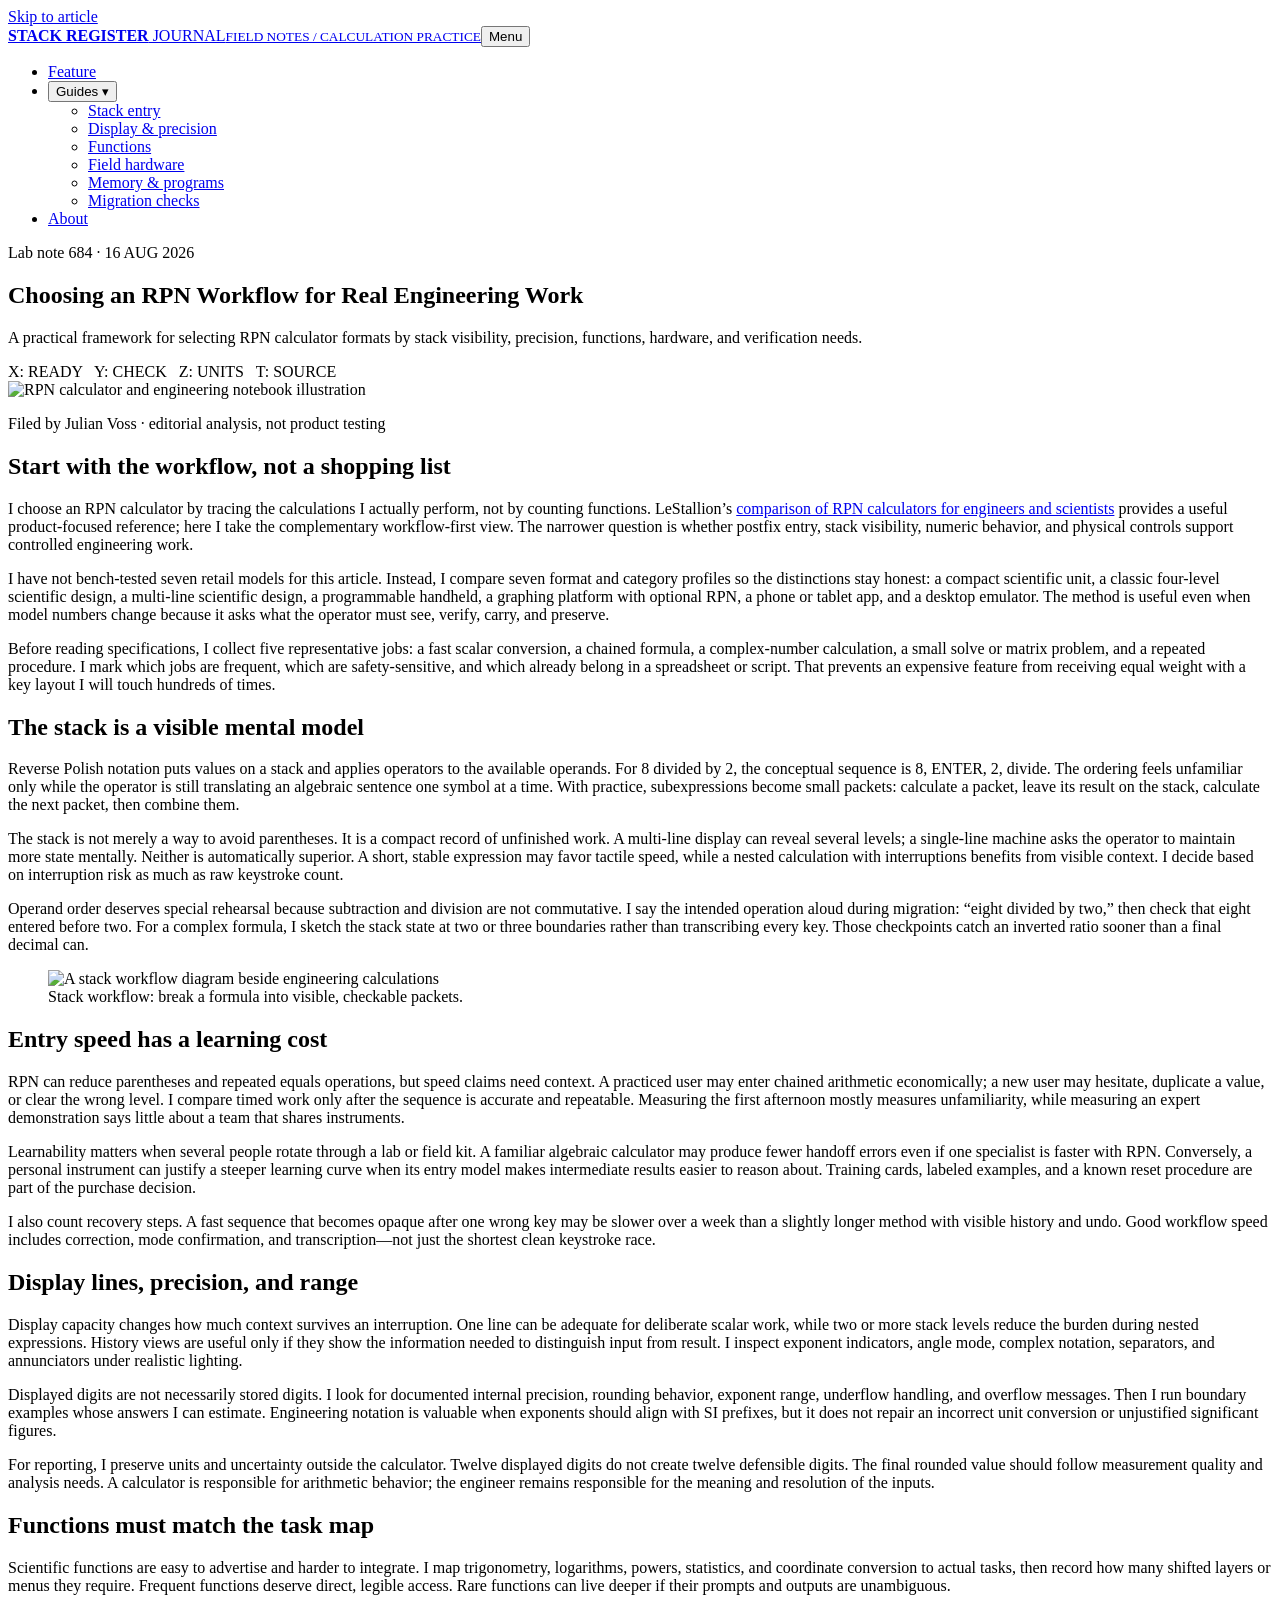
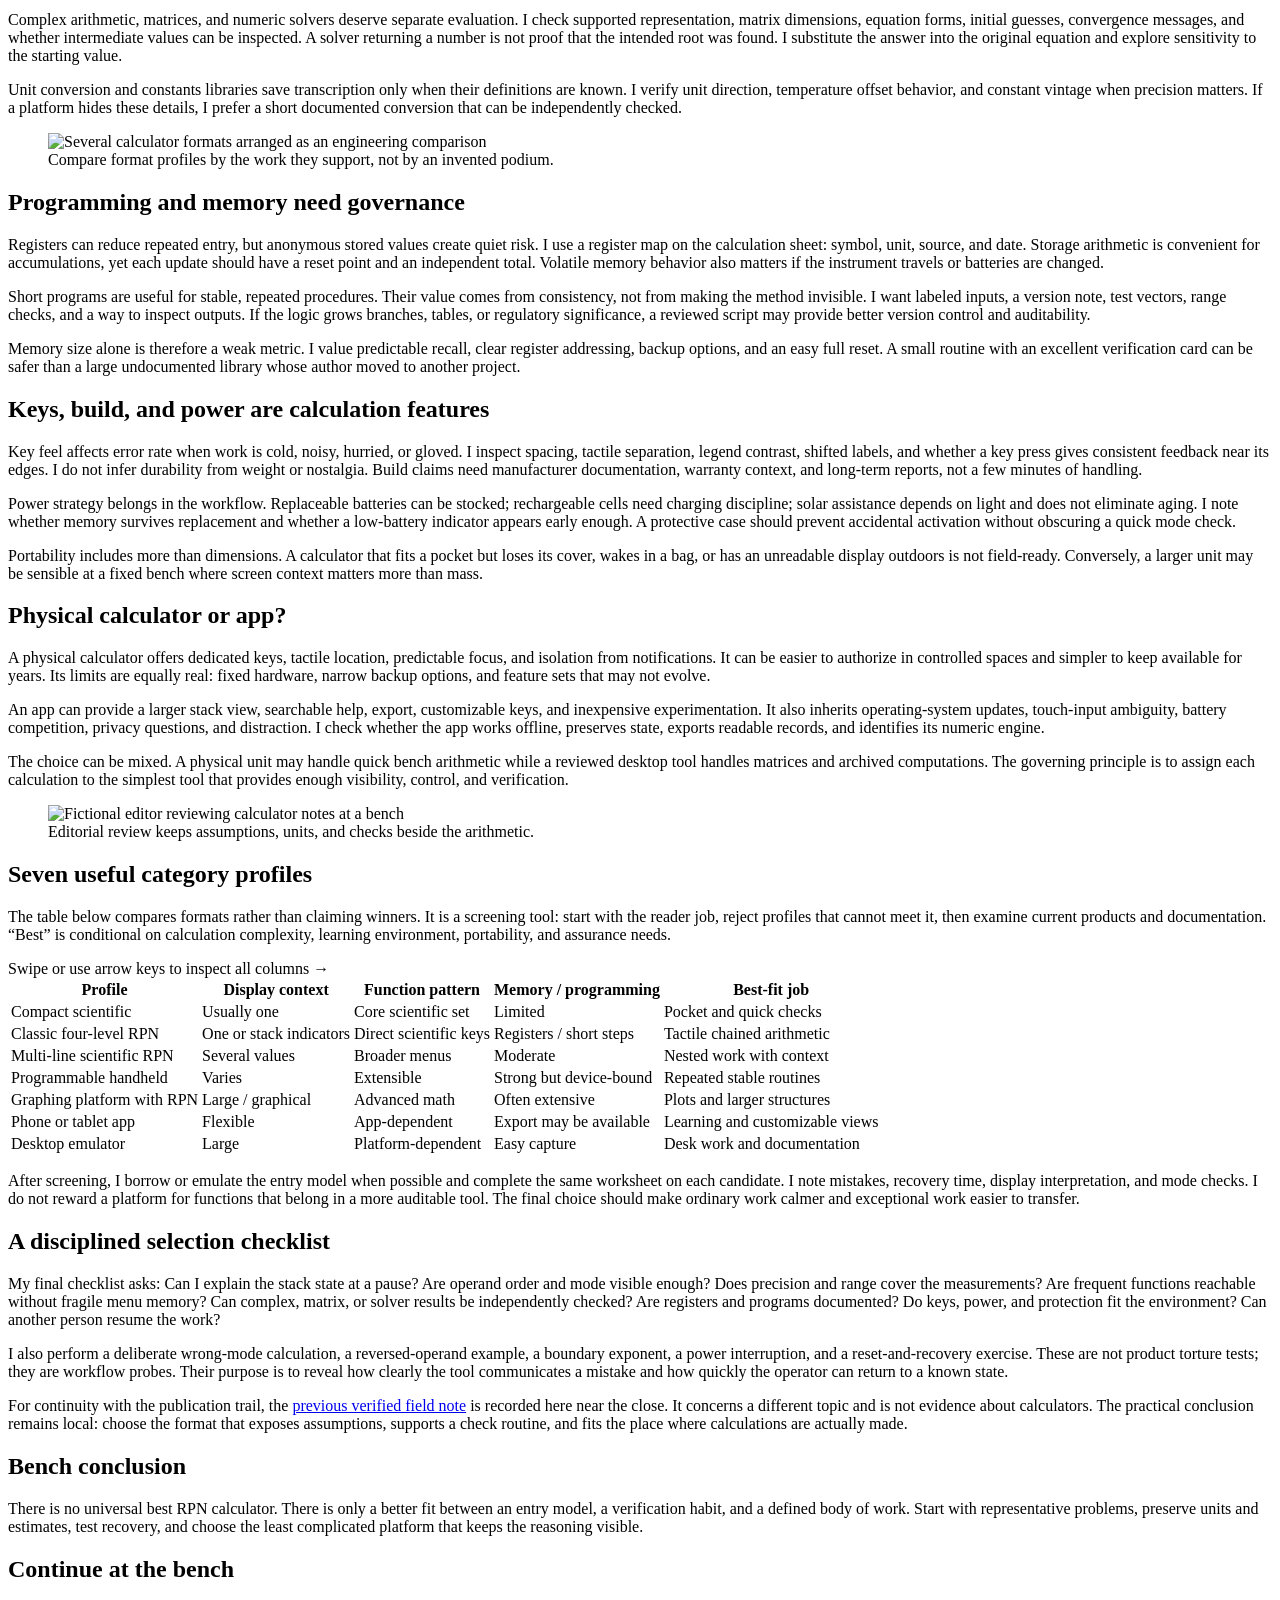
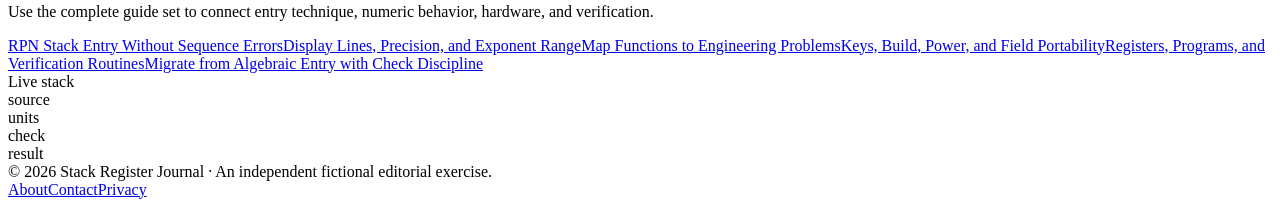
==== index.html @ 5fdea5a7 "Initialize production branch" ====
<!doctype html><html lang="en"><head><meta charset="utf-8"><meta name="viewport" content="width=device-width,initial-scale=1"><title>Choosing an RPN Workflow for Real Engineering Work | Stack Register Journal</title><meta name="description" content="A practical framework for selecting RPN calculator formats by stack visibility, precision, functions, hardware, and verification needs."><link rel="canonical" href="https://armaragex.github.io/lestallion-rpn-calculators-684/index.html"><meta property="og:type" content="article"><meta property="og:title" content="Choosing an RPN Workflow for Real Engineering Work"><meta property="og:description" content="A practical framework for selecting RPN calculator formats by stack visibility, precision, functions, hardware, and verification needs."><meta property="og:url" content="https://armaragex.github.io/lestallion-rpn-calculators-684/index.html"><meta property="og:image" content="https://armaragex.github.io/lestallion-rpn-calculators-684/hero.webp"><link rel="icon" href="data:image/svg+xml,%3Csvg xmlns='http://www.w3.org/2000/svg'/%3E"><link rel="stylesheet" href="style.css"><script type="application/ld+json">{"@context":"https://schema.org","@type":"Article","headline":"Choosing an RPN Workflow for Real Engineering Work","datePublished":"2026-08-16","dateModified":"2026-08-16","author":{"@type":"Person","name":"Julian Voss"},"publisher":{"@type":"Organization","name":"Stack Register Journal"},"mainEntityOfPage":"https://armaragex.github.io/lestallion-rpn-calculators-684/index.html"}</script><script defer src="site.js"></script></head><body><a class="skip" href="#content">Skip to article</a><header class="mast"><div class="mast-inner"><a class="brand" href="index.html"><b>STACK REGISTER</b> JOURNAL<small>FIELD NOTES / CALCULATION PRACTICE</small></a><button class="nav-toggle" aria-expanded="false" aria-controls="primary-nav">Menu</button><nav class="nav" id="primary-nav" aria-label="Primary"><ul><li><a href="index.html">Feature</a></li><li class="dropdown"><button class="dropbtn" aria-expanded="false">Guides ▾</button><ul class="dropdown-menu"><li><a href="stack-entry.html">Stack entry</a></li><li><a href="display-precision.html">Display & precision</a></li><li><a href="engineering-functions.html">Functions</a></li><li><a href="field-hardware.html">Field hardware</a></li><li><a href="memory-programming.html">Memory & programs</a></li><li><a href="migration-checks.html">Migration checks</a></li></ul></li><li><a href="about.html">About</a></li></ul></nav></div></header><section class="hero "><div class="hero-copy"><div class="kicker">Lab note 684 · 16 AUG 2026</div><h1>Choosing an RPN Workflow for Real Engineering Work</h1><p class="dek">A practical framework for selecting RPN calculator formats by stack visibility, precision, functions, hardware, and verification needs.</p><div class="readout">X: READY &nbsp; Y: CHECK &nbsp; Z: UNITS &nbsp; T: SOURCE</div></div><img src="hero.webp" width="1536" height="1024" alt="RPN calculator and engineering notebook illustration" decoding="async"></section><main id="content" class="layout"><article class="paper"><p class="utility">Filed by Julian Voss · editorial analysis, not product testing</p><section><h2>Start with the workflow, not a shopping list</h2><p>I choose an RPN calculator by tracing the calculations I actually perform, not by counting functions. LeStallion’s <a href="https://lestallion.com/blogs/product-reviews/best-rpn-calculators-for-engineers-and-scientists">comparison of RPN calculators for engineers and scientists</a> provides a useful product-focused reference; here I take the complementary workflow-first view. The narrower question is whether postfix entry, stack visibility, numeric behavior, and physical controls support controlled engineering work.</p><p>I have not bench-tested seven retail models for this article. Instead, I compare seven format and category profiles so the distinctions stay honest: a compact scientific unit, a classic four-level scientific design, a multi-line scientific design, a programmable handheld, a graphing platform with optional RPN, a phone or tablet app, and a desktop emulator. The method is useful even when model numbers change because it asks what the operator must see, verify, carry, and preserve.</p><p>Before reading specifications, I collect five representative jobs: a fast scalar conversion, a chained formula, a complex-number calculation, a small solve or matrix problem, and a repeated procedure. I mark which jobs are frequent, which are safety-sensitive, and which already belong in a spreadsheet or script. That prevents an expensive feature from receiving equal weight with a key layout I will touch hundreds of times.</p></section><section><h2>The stack is a visible mental model</h2><p>Reverse Polish notation puts values on a stack and applies operators to the available operands. For 8 divided by 2, the conceptual sequence is 8, ENTER, 2, divide. The ordering feels unfamiliar only while the operator is still translating an algebraic sentence one symbol at a time. With practice, subexpressions become small packets: calculate a packet, leave its result on the stack, calculate the next packet, then combine them.</p><p>The stack is not merely a way to avoid parentheses. It is a compact record of unfinished work. A multi-line display can reveal several levels; a single-line machine asks the operator to maintain more state mentally. Neither is automatically superior. A short, stable expression may favor tactile speed, while a nested calculation with interruptions benefits from visible context. I decide based on interruption risk as much as raw keystroke count.</p><p>Operand order deserves special rehearsal because subtraction and division are not commutative. I say the intended operation aloud during migration: “eight divided by two,” then check that eight entered before two. For a complex formula, I sketch the stack state at two or three boundaries rather than transcribing every key. Those checkpoints catch an inverted ratio sooner than a final decimal can.</p><figure><img class="article-img" loading="lazy" decoding="async" src="workflow.webp" width="1536" height="1024" alt="A stack workflow diagram beside engineering calculations"><figcaption class="caption">Stack workflow: break a formula into visible, checkable packets.</figcaption></figure></section><section><h2>Entry speed has a learning cost</h2><p>RPN can reduce parentheses and repeated equals operations, but speed claims need context. A practiced user may enter chained arithmetic economically; a new user may hesitate, duplicate a value, or clear the wrong level. I compare timed work only after the sequence is accurate and repeatable. Measuring the first afternoon mostly measures unfamiliarity, while measuring an expert demonstration says little about a team that shares instruments.</p><p>Learnability matters when several people rotate through a lab or field kit. A familiar algebraic calculator may produce fewer handoff errors even if one specialist is faster with RPN. Conversely, a personal instrument can justify a steeper learning curve when its entry model makes intermediate results easier to reason about. Training cards, labeled examples, and a known reset procedure are part of the purchase decision.</p><p>I also count recovery steps. A fast sequence that becomes opaque after one wrong key may be slower over a week than a slightly longer method with visible history and undo. Good workflow speed includes correction, mode confirmation, and transcription—not just the shortest clean keystroke race.</p></section><section><h2>Display lines, precision, and range</h2><p>Display capacity changes how much context survives an interruption. One line can be adequate for deliberate scalar work, while two or more stack levels reduce the burden during nested expressions. History views are useful only if they show the information needed to distinguish input from result. I inspect exponent indicators, angle mode, complex notation, separators, and annunciators under realistic lighting.</p><p>Displayed digits are not necessarily stored digits. I look for documented internal precision, rounding behavior, exponent range, underflow handling, and overflow messages. Then I run boundary examples whose answers I can estimate. Engineering notation is valuable when exponents should align with SI prefixes, but it does not repair an incorrect unit conversion or unjustified significant figures.</p><p>For reporting, I preserve units and uncertainty outside the calculator. Twelve displayed digits do not create twelve defensible digits. The final rounded value should follow measurement quality and analysis needs. A calculator is responsible for arithmetic behavior; the engineer remains responsible for the meaning and resolution of the inputs.</p></section><section><h2>Functions must match the task map</h2><p>Scientific functions are easy to advertise and harder to integrate. I map trigonometry, logarithms, powers, statistics, and coordinate conversion to actual tasks, then record how many shifted layers or menus they require. Frequent functions deserve direct, legible access. Rare functions can live deeper if their prompts and outputs are unambiguous.</p><p>Complex arithmetic, matrices, and numeric solvers deserve separate evaluation. I check supported representation, matrix dimensions, equation forms, initial guesses, convergence messages, and whether intermediate values can be inspected. A solver returning a number is not proof that the intended root was found. I substitute the answer into the original equation and explore sensitivity to the starting value.</p><p>Unit conversion and constants libraries save transcription only when their definitions are known. I verify unit direction, temperature offset behavior, and constant vintage when precision matters. If a platform hides these details, I prefer a short documented conversion that can be independently checked.</p><figure><img class="article-img" loading="lazy" decoding="async" src="compare.webp" width="1536" height="1024" alt="Several calculator formats arranged as an engineering comparison"><figcaption class="caption">Compare format profiles by the work they support, not by an invented podium.</figcaption></figure></section><section><h2>Programming and memory need governance</h2><p>Registers can reduce repeated entry, but anonymous stored values create quiet risk. I use a register map on the calculation sheet: symbol, unit, source, and date. Storage arithmetic is convenient for accumulations, yet each update should have a reset point and an independent total. Volatile memory behavior also matters if the instrument travels or batteries are changed.</p><p>Short programs are useful for stable, repeated procedures. Their value comes from consistency, not from making the method invisible. I want labeled inputs, a version note, test vectors, range checks, and a way to inspect outputs. If the logic grows branches, tables, or regulatory significance, a reviewed script may provide better version control and auditability.</p><p>Memory size alone is therefore a weak metric. I value predictable recall, clear register addressing, backup options, and an easy full reset. A small routine with an excellent verification card can be safer than a large undocumented library whose author moved to another project.</p></section><section><h2>Keys, build, and power are calculation features</h2><p>Key feel affects error rate when work is cold, noisy, hurried, or gloved. I inspect spacing, tactile separation, legend contrast, shifted labels, and whether a key press gives consistent feedback near its edges. I do not infer durability from weight or nostalgia. Build claims need manufacturer documentation, warranty context, and long-term reports, not a few minutes of handling.</p><p>Power strategy belongs in the workflow. Replaceable batteries can be stocked; rechargeable cells need charging discipline; solar assistance depends on light and does not eliminate aging. I note whether memory survives replacement and whether a low-battery indicator appears early enough. A protective case should prevent accidental activation without obscuring a quick mode check.</p><p>Portability includes more than dimensions. A calculator that fits a pocket but loses its cover, wakes in a bag, or has an unreadable display outdoors is not field-ready. Conversely, a larger unit may be sensible at a fixed bench where screen context matters more than mass.</p></section><section><h2>Physical calculator or app?</h2><p>A physical calculator offers dedicated keys, tactile location, predictable focus, and isolation from notifications. It can be easier to authorize in controlled spaces and simpler to keep available for years. Its limits are equally real: fixed hardware, narrow backup options, and feature sets that may not evolve.</p><p>An app can provide a larger stack view, searchable help, export, customizable keys, and inexpensive experimentation. It also inherits operating-system updates, touch-input ambiguity, battery competition, privacy questions, and distraction. I check whether the app works offline, preserves state, exports readable records, and identifies its numeric engine.</p><p>The choice can be mixed. A physical unit may handle quick bench arithmetic while a reviewed desktop tool handles matrices and archived computations. The governing principle is to assign each calculation to the simplest tool that provides enough visibility, control, and verification.</p><figure><img class="article-img" loading="lazy" decoding="async" src="editor.webp" width="1254" height="1254" alt="Fictional editor reviewing calculator notes at a bench"><figcaption class="caption">Editorial review keeps assumptions, units, and checks beside the arithmetic.</figcaption></figure></section><section><h2>Seven useful category profiles</h2><p>The table below compares formats rather than claiming winners. It is a screening tool: start with the reader job, reject profiles that cannot meet it, then examine current products and documentation. “Best” is conditional on calculation complexity, learning environment, portability, and assurance needs.</p><div class="table-wrap" tabindex="0" aria-label="Scrollable comparison table"><div class="table-cue">Swipe or use arrow keys to inspect all columns →</div><table><thead><tr><th>Profile</th><th>Display context</th><th>Function pattern</th><th>Memory / programming</th><th>Best-fit job</th></tr></thead><tbody><tr><td>Compact scientific</td><td>Usually one</td><td>Core scientific set</td><td>Limited</td><td>Pocket and quick checks</td></tr><tr><td>Classic four-level RPN</td><td>One or stack indicators</td><td>Direct scientific keys</td><td>Registers / short steps</td><td>Tactile chained arithmetic</td></tr><tr><td>Multi-line scientific RPN</td><td>Several values</td><td>Broader menus</td><td>Moderate</td><td>Nested work with context</td></tr><tr><td>Programmable handheld</td><td>Varies</td><td>Extensible</td><td>Strong but device-bound</td><td>Repeated stable routines</td></tr><tr><td>Graphing platform with RPN</td><td>Large / graphical</td><td>Advanced math</td><td>Often extensive</td><td>Plots and larger structures</td></tr><tr><td>Phone or tablet app</td><td>Flexible</td><td>App-dependent</td><td>Export may be available</td><td>Learning and customizable views</td></tr><tr><td>Desktop emulator</td><td>Large</td><td>Platform-dependent</td><td>Easy capture</td><td>Desk work and documentation</td></tr></tbody></table></div><p>After screening, I borrow or emulate the entry model when possible and complete the same worksheet on each candidate. I note mistakes, recovery time, display interpretation, and mode checks. I do not reward a platform for functions that belong in a more auditable tool. The final choice should make ordinary work calmer and exceptional work easier to transfer.</p></section><section><h2>A disciplined selection checklist</h2><p>My final checklist asks: Can I explain the stack state at a pause? Are operand order and mode visible enough? Does precision and range cover the measurements? Are frequent functions reachable without fragile menu memory? Can complex, matrix, or solver results be independently checked? Are registers and programs documented? Do keys, power, and protection fit the environment? Can another person resume the work?</p><p>I also perform a deliberate wrong-mode calculation, a reversed-operand example, a boundary exponent, a power interruption, and a reset-and-recovery exercise. These are not product torture tests; they are workflow probes. Their purpose is to reveal how clearly the tool communicates a mistake and how quickly the operator can return to a known state.</p><p>For continuity with the publication trail, the <a href="https://storage.googleapis.com/yacss-gcp-lestallion/lestallion/affiliate-backlinks/row683-desktop-drawer-organizers-bamboo-inserts/index.html">previous verified field note</a> is recorded here near the close. It concerns a different topic and is not evidence about calculators. The practical conclusion remains local: choose the format that exposes assumptions, supports a check routine, and fits the place where calculations are actually made.</p></section><h2>Bench conclusion</h2><p>There is no universal best RPN calculator. There is only a better fit between an entry model, a verification habit, and a defined body of work. Start with representative problems, preserve units and estimates, test recovery, and choose the least complicated platform that keeps the reasoning visible.</p><aside class="guide-mesh"><h2>Continue at the bench</h2><p>Use the complete guide set to connect entry technique, numeric behavior, hardware, and verification.</p><a href="stack-entry.html">RPN Stack Entry Without Sequence Errors</a><a href="display-precision.html">Display Lines, Precision, and Exponent Range</a><a href="engineering-functions.html">Map Functions to Engineering Problems</a><a href="field-hardware.html">Keys, Build, Power, and Field Portability</a><a href="memory-programming.html">Registers, Programs, and Verification Routines</a><a href="migration-checks.html">Migrate from Algebraic Entry with Check Discipline</a></aside></article><aside class="stack" aria-label="Four-level stack diagram"><span class="utility">Live stack</span><div data-level="T">source</div><div data-level="Z">units</div><div data-level="Y">check</div><div data-level="X">result</div></aside></main><footer class="site-foot"><span>© 2026 Stack Register Journal · An independent fictional editorial exercise.</span><nav><a href="about.html">About</a><a href="contact.html">Contact</a><a href="privacy.html">Privacy</a></nav></footer></body></html>
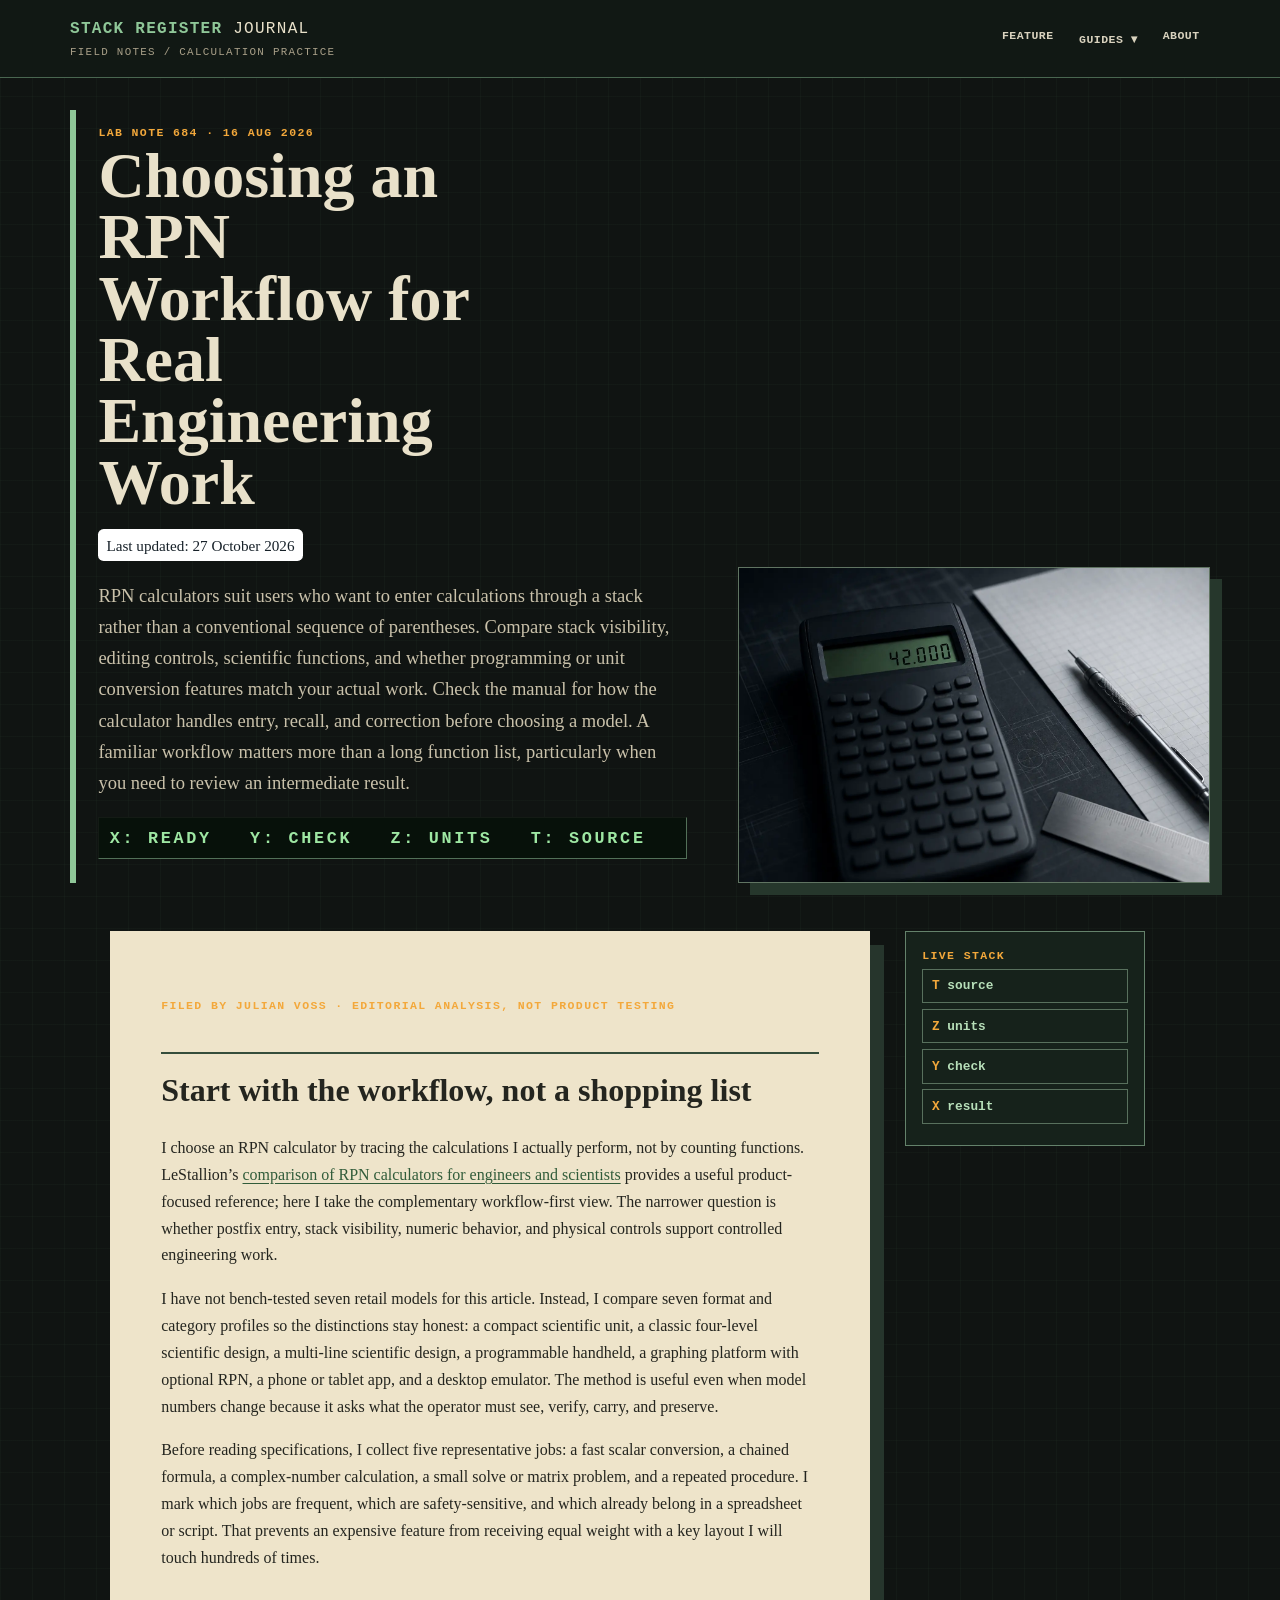
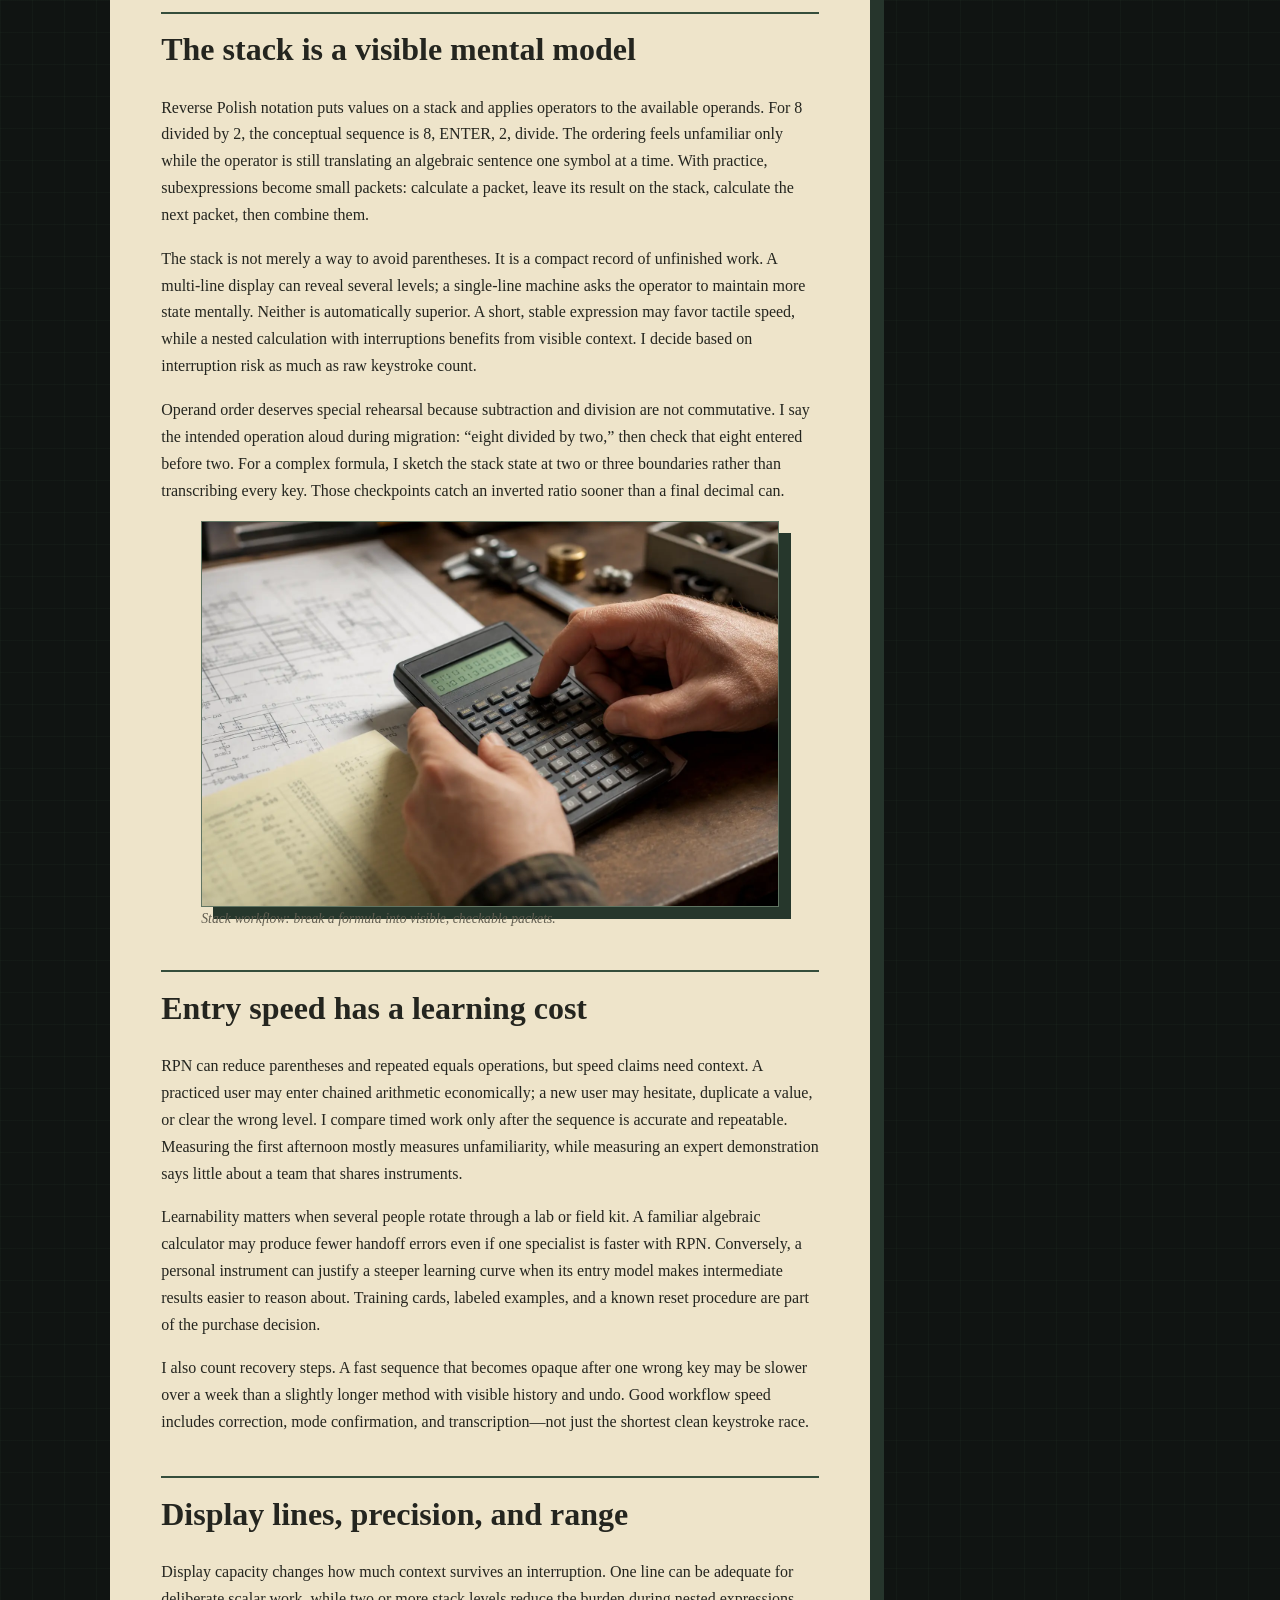
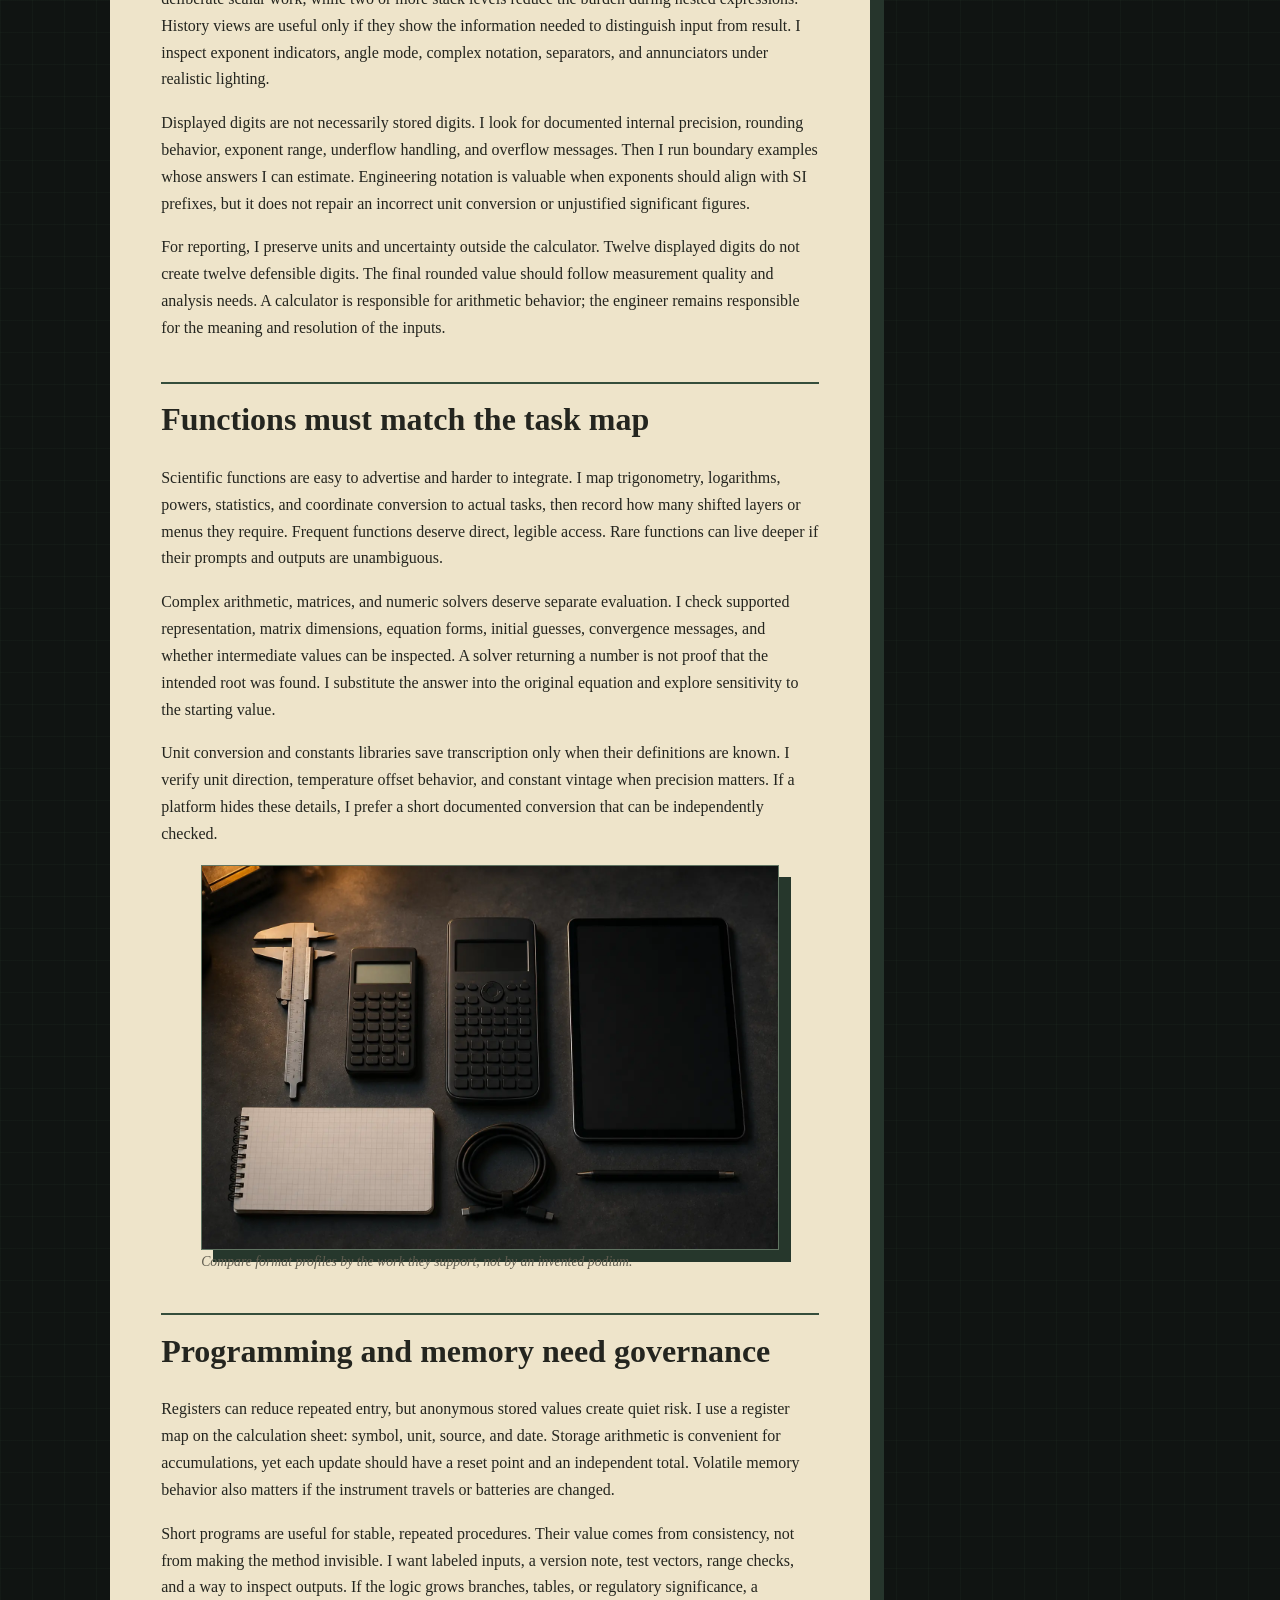
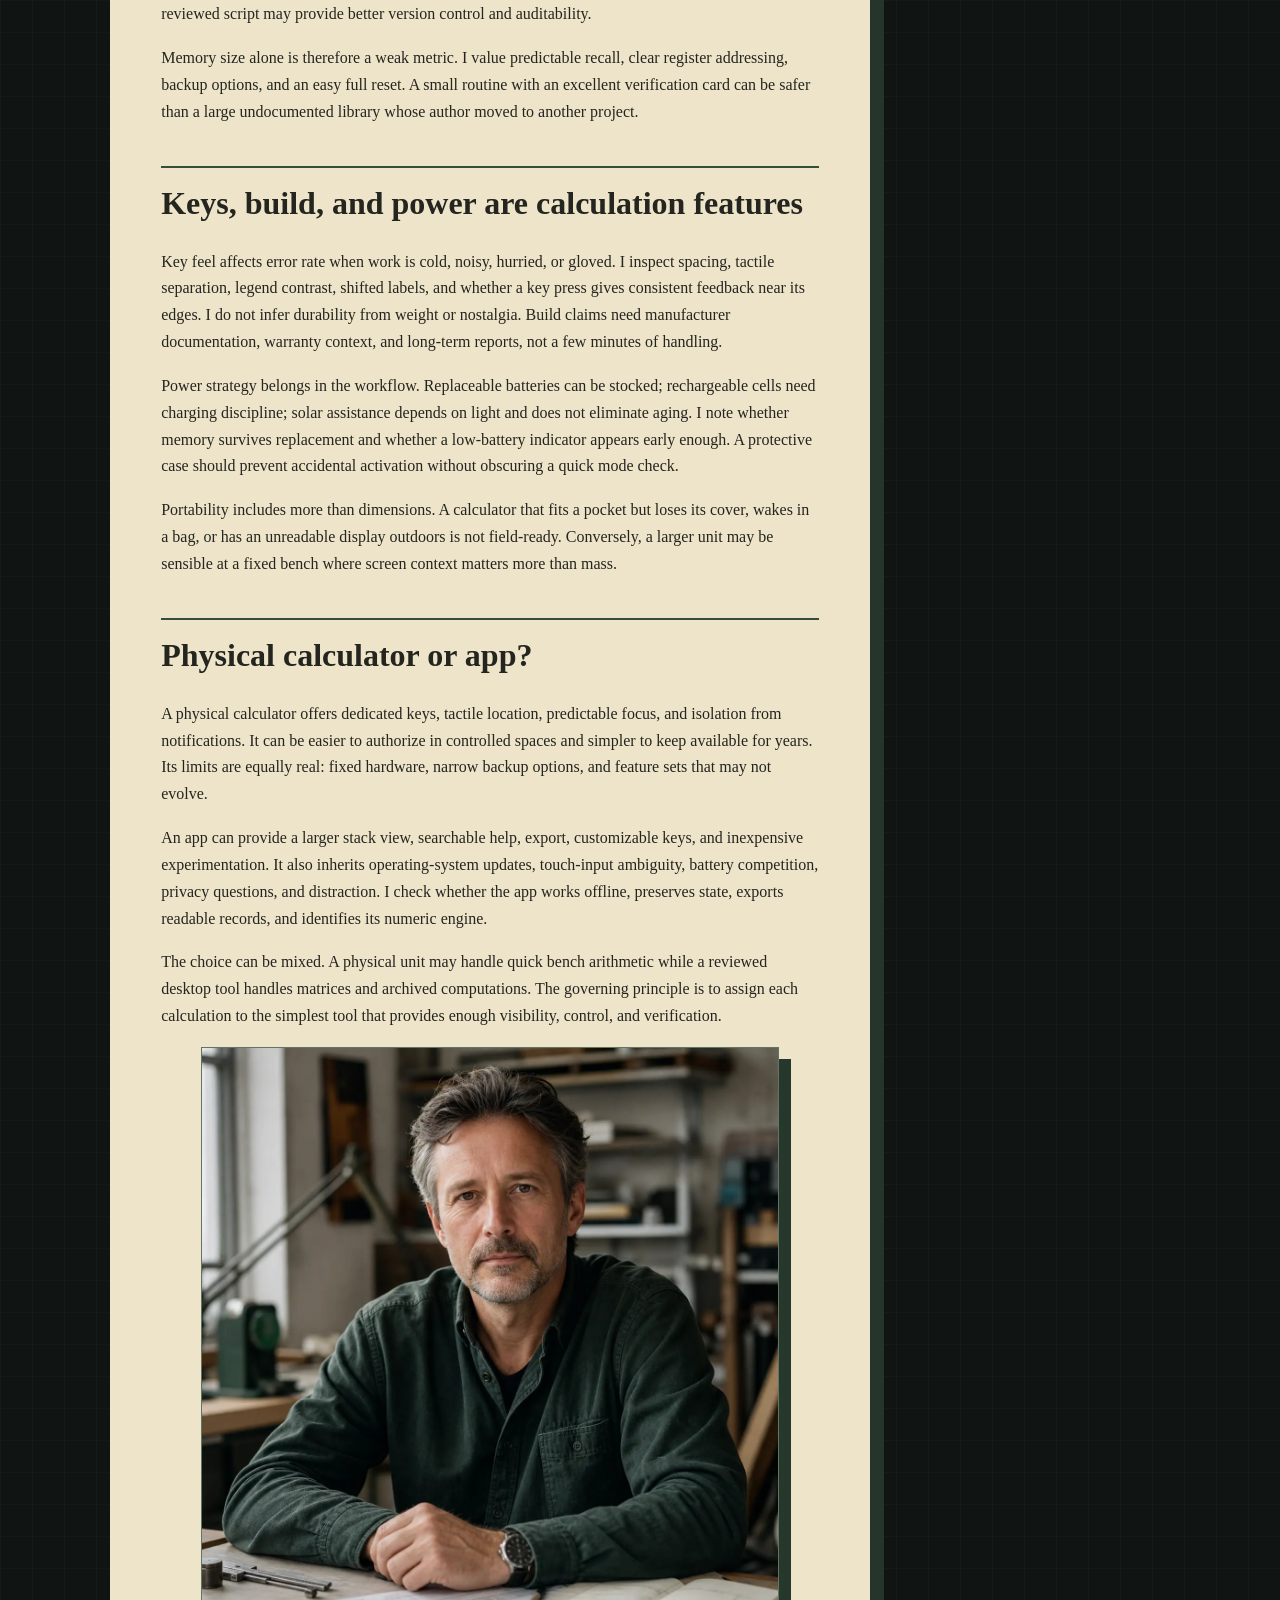
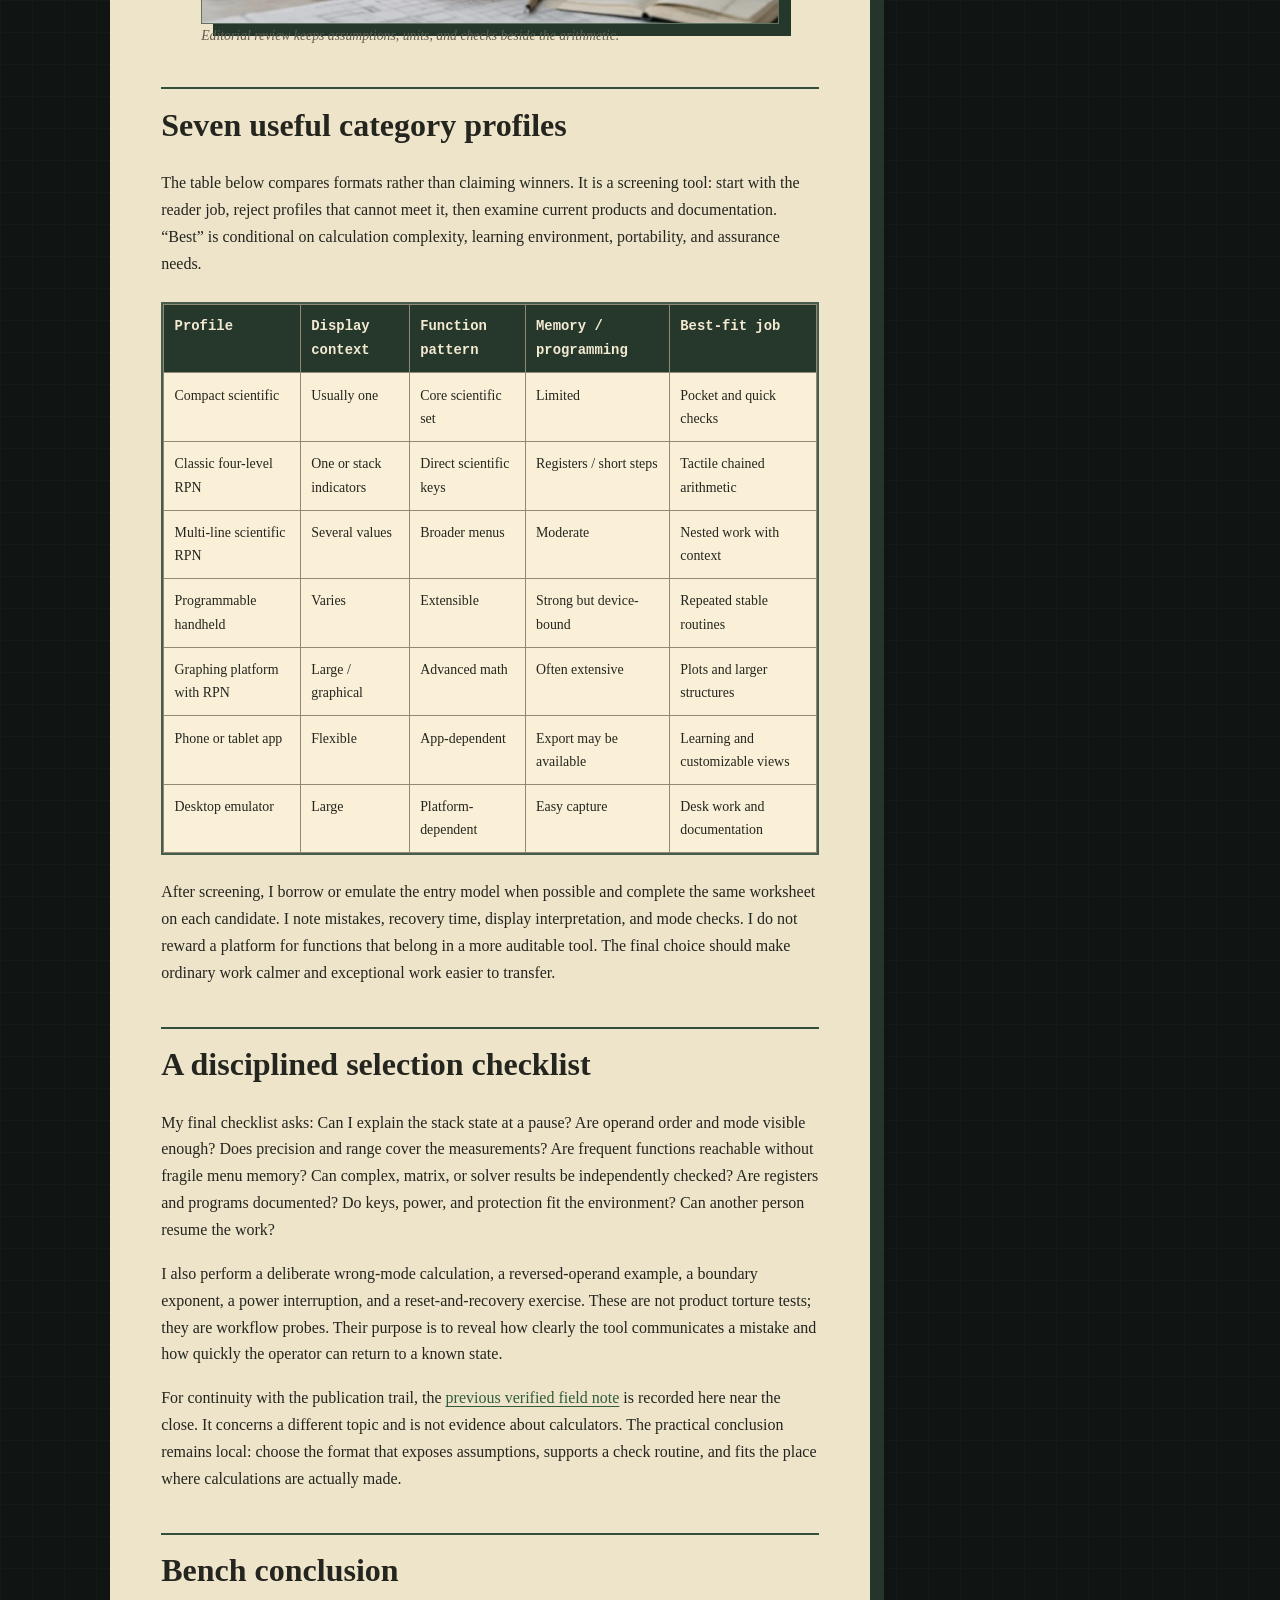
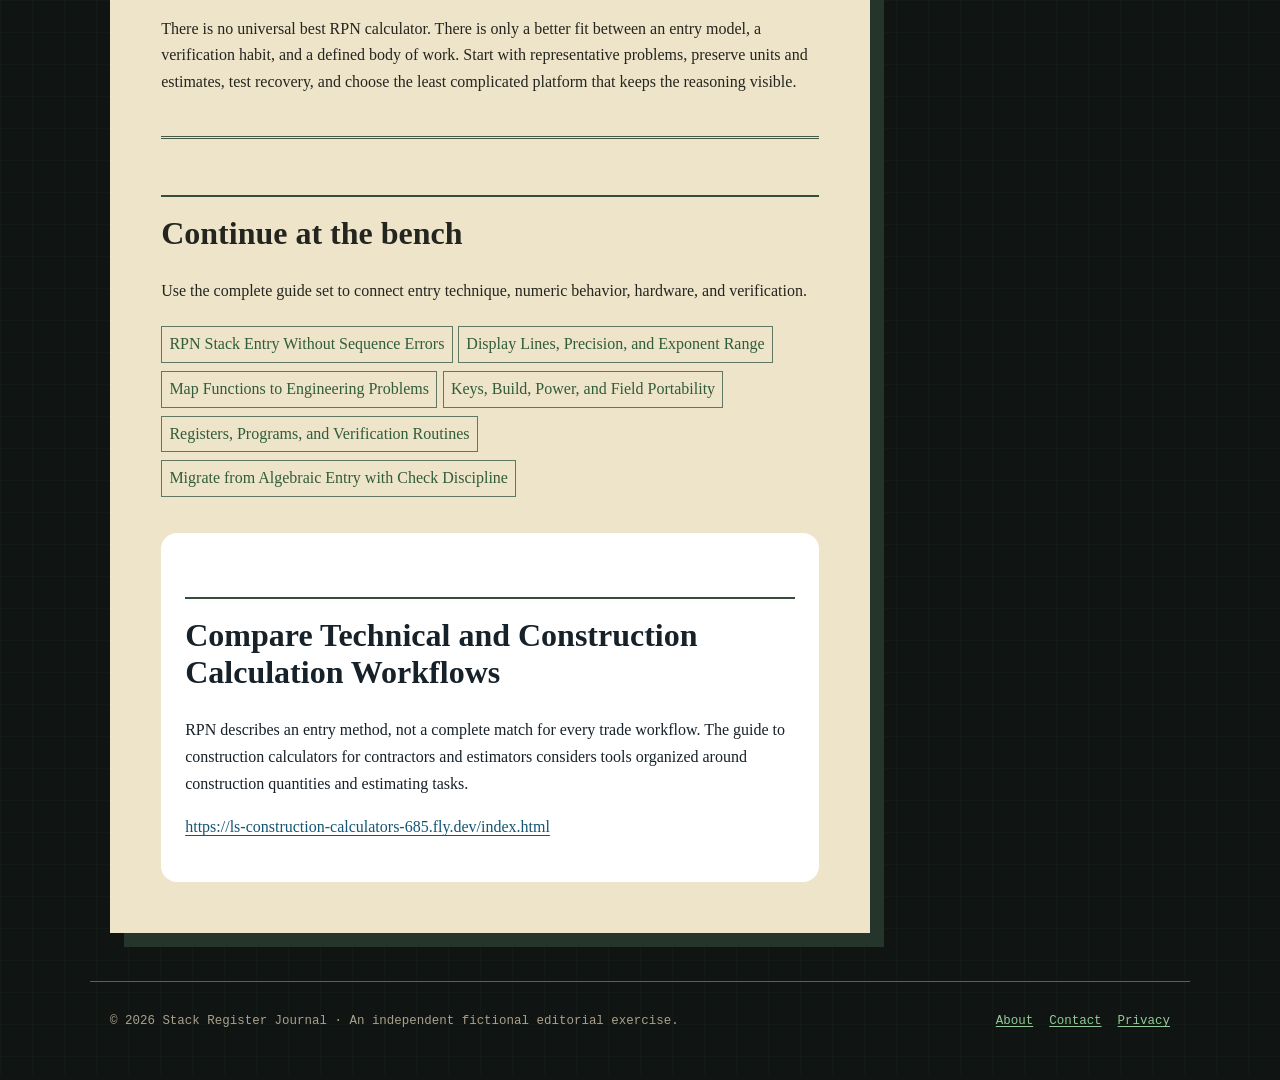
==== commit 82cf4acf: "Refresh office guide introduction, date and next reading link" ====
--- a/index.html
+++ b/index.html
@@ -1 +1,5 @@
-<!doctype html><html lang="en"><head><meta charset="utf-8"><meta name="viewport" content="width=device-width,initial-scale=1"><title>Choosing an RPN Workflow for Real Engineering Work | Stack Register Journal</title><meta name="description" content="A practical framework for selecting RPN calculator formats by stack visibility, precision, functions, hardware, and verification needs."><link rel="canonical" href="https://armaragex.github.io/lestallion-rpn-calculators-684/index.html"><meta property="og:type" content="article"><meta property="og:title" content="Choosing an RPN Workflow for Real Engineering Work"><meta property="og:description" content="A practical framework for selecting RPN calculator formats by stack visibility, precision, functions, hardware, and verification needs."><meta property="og:url" content="https://armaragex.github.io/lestallion-rpn-calculators-684/index.html"><meta property="og:image" content="https://armaragex.github.io/lestallion-rpn-calculators-684/hero.webp"><link rel="icon" href="data:image/svg+xml,%3Csvg xmlns='http://www.w3.org/2000/svg'/%3E"><link rel="stylesheet" href="style.css"><script type="application/ld+json">{"@context":"https://schema.org","@type":"Article","headline":"Choosing an RPN Workflow for Real Engineering Work","datePublished":"2026-08-16","dateModified":"2026-08-16","author":{"@type":"Person","name":"Julian Voss"},"publisher":{"@type":"Organization","name":"Stack Register Journal"},"mainEntityOfPage":"https://armaragex.github.io/lestallion-rpn-calculators-684/index.html"}</script><script defer src="site.js"></script></head><body><a class="skip" href="#content">Skip to article</a><header class="mast"><div class="mast-inner"><a class="brand" href="index.html"><b>STACK REGISTER</b> JOURNAL<small>FIELD NOTES / CALCULATION PRACTICE</small></a><button class="nav-toggle" aria-expanded="false" aria-controls="primary-nav">Menu</button><nav class="nav" id="primary-nav" aria-label="Primary"><ul><li><a href="index.html">Feature</a></li><li class="dropdown"><button class="dropbtn" aria-expanded="false">Guides ▾</button><ul class="dropdown-menu"><li><a href="stack-entry.html">Stack entry</a></li><li><a href="display-precision.html">Display & precision</a></li><li><a href="engineering-functions.html">Functions</a></li><li><a href="field-hardware.html">Field hardware</a></li><li><a href="memory-programming.html">Memory & programs</a></li><li><a href="migration-checks.html">Migration checks</a></li></ul></li><li><a href="about.html">About</a></li></ul></nav></div></header><section class="hero "><div class="hero-copy"><div class="kicker">Lab note 684 · 16 AUG 2026</div><h1>Choosing an RPN Workflow for Real Engineering Work</h1><p class="dek">A practical framework for selecting RPN calculator formats by stack visibility, precision, functions, hardware, and verification needs.</p><div class="readout">X: READY &nbsp; Y: CHECK &nbsp; Z: UNITS &nbsp; T: SOURCE</div></div><img src="hero.webp" width="1536" height="1024" alt="RPN calculator and engineering notebook illustration" decoding="async"></section><main id="content" class="layout"><article class="paper"><p class="utility">Filed by Julian Voss · editorial analysis, not product testing</p><section><h2>Start with the workflow, not a shopping list</h2><p>I choose an RPN calculator by tracing the calculations I actually perform, not by counting functions. LeStallion’s <a href="https://lestallion.com/blogs/product-reviews/best-rpn-calculators-for-engineers-and-scientists">comparison of RPN calculators for engineers and scientists</a> provides a useful product-focused reference; here I take the complementary workflow-first view. The narrower question is whether postfix entry, stack visibility, numeric behavior, and physical controls support controlled engineering work.</p><p>I have not bench-tested seven retail models for this article. Instead, I compare seven format and category profiles so the distinctions stay honest: a compact scientific unit, a classic four-level scientific design, a multi-line scientific design, a programmable handheld, a graphing platform with optional RPN, a phone or tablet app, and a desktop emulator. The method is useful even when model numbers change because it asks what the operator must see, verify, carry, and preserve.</p><p>Before reading specifications, I collect five representative jobs: a fast scalar conversion, a chained formula, a complex-number calculation, a small solve or matrix problem, and a repeated procedure. I mark which jobs are frequent, which are safety-sensitive, and which already belong in a spreadsheet or script. That prevents an expensive feature from receiving equal weight with a key layout I will touch hundreds of times.</p></section><section><h2>The stack is a visible mental model</h2><p>Reverse Polish notation puts values on a stack and applies operators to the available operands. For 8 divided by 2, the conceptual sequence is 8, ENTER, 2, divide. The ordering feels unfamiliar only while the operator is still translating an algebraic sentence one symbol at a time. With practice, subexpressions become small packets: calculate a packet, leave its result on the stack, calculate the next packet, then combine them.</p><p>The stack is not merely a way to avoid parentheses. It is a compact record of unfinished work. A multi-line display can reveal several levels; a single-line machine asks the operator to maintain more state mentally. Neither is automatically superior. A short, stable expression may favor tactile speed, while a nested calculation with interruptions benefits from visible context. I decide based on interruption risk as much as raw keystroke count.</p><p>Operand order deserves special rehearsal because subtraction and division are not commutative. I say the intended operation aloud during migration: “eight divided by two,” then check that eight entered before two. For a complex formula, I sketch the stack state at two or three boundaries rather than transcribing every key. Those checkpoints catch an inverted ratio sooner than a final decimal can.</p><figure><img class="article-img" loading="lazy" decoding="async" src="workflow.webp" width="1536" height="1024" alt="A stack workflow diagram beside engineering calculations"><figcaption class="caption">Stack workflow: break a formula into visible, checkable packets.</figcaption></figure></section><section><h2>Entry speed has a learning cost</h2><p>RPN can reduce parentheses and repeated equals operations, but speed claims need context. A practiced user may enter chained arithmetic economically; a new user may hesitate, duplicate a value, or clear the wrong level. I compare timed work only after the sequence is accurate and repeatable. Measuring the first afternoon mostly measures unfamiliarity, while measuring an expert demonstration says little about a team that shares instruments.</p><p>Learnability matters when several people rotate through a lab or field kit. A familiar algebraic calculator may produce fewer handoff errors even if one specialist is faster with RPN. Conversely, a personal instrument can justify a steeper learning curve when its entry model makes intermediate results easier to reason about. Training cards, labeled examples, and a known reset procedure are part of the purchase decision.</p><p>I also count recovery steps. A fast sequence that becomes opaque after one wrong key may be slower over a week than a slightly longer method with visible history and undo. Good workflow speed includes correction, mode confirmation, and transcription—not just the shortest clean keystroke race.</p></section><section><h2>Display lines, precision, and range</h2><p>Display capacity changes how much context survives an interruption. One line can be adequate for deliberate scalar work, while two or more stack levels reduce the burden during nested expressions. History views are useful only if they show the information needed to distinguish input from result. I inspect exponent indicators, angle mode, complex notation, separators, and annunciators under realistic lighting.</p><p>Displayed digits are not necessarily stored digits. I look for documented internal precision, rounding behavior, exponent range, underflow handling, and overflow messages. Then I run boundary examples whose answers I can estimate. Engineering notation is valuable when exponents should align with SI prefixes, but it does not repair an incorrect unit conversion or unjustified significant figures.</p><p>For reporting, I preserve units and uncertainty outside the calculator. Twelve displayed digits do not create twelve defensible digits. The final rounded value should follow measurement quality and analysis needs. A calculator is responsible for arithmetic behavior; the engineer remains responsible for the meaning and resolution of the inputs.</p></section><section><h2>Functions must match the task map</h2><p>Scientific functions are easy to advertise and harder to integrate. I map trigonometry, logarithms, powers, statistics, and coordinate conversion to actual tasks, then record how many shifted layers or menus they require. Frequent functions deserve direct, legible access. Rare functions can live deeper if their prompts and outputs are unambiguous.</p><p>Complex arithmetic, matrices, and numeric solvers deserve separate evaluation. I check supported representation, matrix dimensions, equation forms, initial guesses, convergence messages, and whether intermediate values can be inspected. A solver returning a number is not proof that the intended root was found. I substitute the answer into the original equation and explore sensitivity to the starting value.</p><p>Unit conversion and constants libraries save transcription only when their definitions are known. I verify unit direction, temperature offset behavior, and constant vintage when precision matters. If a platform hides these details, I prefer a short documented conversion that can be independently checked.</p><figure><img class="article-img" loading="lazy" decoding="async" src="compare.webp" width="1536" height="1024" alt="Several calculator formats arranged as an engineering comparison"><figcaption class="caption">Compare format profiles by the work they support, not by an invented podium.</figcaption></figure></section><section><h2>Programming and memory need governance</h2><p>Registers can reduce repeated entry, but anonymous stored values create quiet risk. I use a register map on the calculation sheet: symbol, unit, source, and date. Storage arithmetic is convenient for accumulations, yet each update should have a reset point and an independent total. Volatile memory behavior also matters if the instrument travels or batteries are changed.</p><p>Short programs are useful for stable, repeated procedures. Their value comes from consistency, not from making the method invisible. I want labeled inputs, a version note, test vectors, range checks, and a way to inspect outputs. If the logic grows branches, tables, or regulatory significance, a reviewed script may provide better version control and auditability.</p><p>Memory size alone is therefore a weak metric. I value predictable recall, clear register addressing, backup options, and an easy full reset. A small routine with an excellent verification card can be safer than a large undocumented library whose author moved to another project.</p></section><section><h2>Keys, build, and power are calculation features</h2><p>Key feel affects error rate when work is cold, noisy, hurried, or gloved. I inspect spacing, tactile separation, legend contrast, shifted labels, and whether a key press gives consistent feedback near its edges. I do not infer durability from weight or nostalgia. Build claims need manufacturer documentation, warranty context, and long-term reports, not a few minutes of handling.</p><p>Power strategy belongs in the workflow. Replaceable batteries can be stocked; rechargeable cells need charging discipline; solar assistance depends on light and does not eliminate aging. I note whether memory survives replacement and whether a low-battery indicator appears early enough. A protective case should prevent accidental activation without obscuring a quick mode check.</p><p>Portability includes more than dimensions. A calculator that fits a pocket but loses its cover, wakes in a bag, or has an unreadable display outdoors is not field-ready. Conversely, a larger unit may be sensible at a fixed bench where screen context matters more than mass.</p></section><section><h2>Physical calculator or app?</h2><p>A physical calculator offers dedicated keys, tactile location, predictable focus, and isolation from notifications. It can be easier to authorize in controlled spaces and simpler to keep available for years. Its limits are equally real: fixed hardware, narrow backup options, and feature sets that may not evolve.</p><p>An app can provide a larger stack view, searchable help, export, customizable keys, and inexpensive experimentation. It also inherits operating-system updates, touch-input ambiguity, battery competition, privacy questions, and distraction. I check whether the app works offline, preserves state, exports readable records, and identifies its numeric engine.</p><p>The choice can be mixed. A physical unit may handle quick bench arithmetic while a reviewed desktop tool handles matrices and archived computations. The governing principle is to assign each calculation to the simplest tool that provides enough visibility, control, and verification.</p><figure><img class="article-img" loading="lazy" decoding="async" src="editor.webp" width="1254" height="1254" alt="Fictional editor reviewing calculator notes at a bench"><figcaption class="caption">Editorial review keeps assumptions, units, and checks beside the arithmetic.</figcaption></figure></section><section><h2>Seven useful category profiles</h2><p>The table below compares formats rather than claiming winners. It is a screening tool: start with the reader job, reject profiles that cannot meet it, then examine current products and documentation. “Best” is conditional on calculation complexity, learning environment, portability, and assurance needs.</p><div class="table-wrap" tabindex="0" aria-label="Scrollable comparison table"><div class="table-cue">Swipe or use arrow keys to inspect all columns →</div><table><thead><tr><th>Profile</th><th>Display context</th><th>Function pattern</th><th>Memory / programming</th><th>Best-fit job</th></tr></thead><tbody><tr><td>Compact scientific</td><td>Usually one</td><td>Core scientific set</td><td>Limited</td><td>Pocket and quick checks</td></tr><tr><td>Classic four-level RPN</td><td>One or stack indicators</td><td>Direct scientific keys</td><td>Registers / short steps</td><td>Tactile chained arithmetic</td></tr><tr><td>Multi-line scientific RPN</td><td>Several values</td><td>Broader menus</td><td>Moderate</td><td>Nested work with context</td></tr><tr><td>Programmable handheld</td><td>Varies</td><td>Extensible</td><td>Strong but device-bound</td><td>Repeated stable routines</td></tr><tr><td>Graphing platform with RPN</td><td>Large / graphical</td><td>Advanced math</td><td>Often extensive</td><td>Plots and larger structures</td></tr><tr><td>Phone or tablet app</td><td>Flexible</td><td>App-dependent</td><td>Export may be available</td><td>Learning and customizable views</td></tr><tr><td>Desktop emulator</td><td>Large</td><td>Platform-dependent</td><td>Easy capture</td><td>Desk work and documentation</td></tr></tbody></table></div><p>After screening, I borrow or emulate the entry model when possible and complete the same worksheet on each candidate. I note mistakes, recovery time, display interpretation, and mode checks. I do not reward a platform for functions that belong in a more auditable tool. The final choice should make ordinary work calmer and exceptional work easier to transfer.</p></section><section><h2>A disciplined selection checklist</h2><p>My final checklist asks: Can I explain the stack state at a pause? Are operand order and mode visible enough? Does precision and range cover the measurements? Are frequent functions reachable without fragile menu memory? Can complex, matrix, or solver results be independently checked? Are registers and programs documented? Do keys, power, and protection fit the environment? Can another person resume the work?</p><p>I also perform a deliberate wrong-mode calculation, a reversed-operand example, a boundary exponent, a power interruption, and a reset-and-recovery exercise. These are not product torture tests; they are workflow probes. Their purpose is to reveal how clearly the tool communicates a mistake and how quickly the operator can return to a known state.</p><p>For continuity with the publication trail, the <a href="https://storage.googleapis.com/yacss-gcp-lestallion/lestallion/affiliate-backlinks/row683-desktop-drawer-organizers-bamboo-inserts/index.html">previous verified field note</a> is recorded here near the close. It concerns a different topic and is not evidence about calculators. The practical conclusion remains local: choose the format that exposes assumptions, supports a check routine, and fits the place where calculations are actually made.</p></section><h2>Bench conclusion</h2><p>There is no universal best RPN calculator. There is only a better fit between an entry model, a verification habit, and a defined body of work. Start with representative problems, preserve units and estimates, test recovery, and choose the least complicated platform that keeps the reasoning visible.</p><aside class="guide-mesh"><h2>Continue at the bench</h2><p>Use the complete guide set to connect entry technique, numeric behavior, hardware, and verification.</p><a href="stack-entry.html">RPN Stack Entry Without Sequence Errors</a><a href="display-precision.html">Display Lines, Precision, and Exponent Range</a><a href="engineering-functions.html">Map Functions to Engineering Problems</a><a href="field-hardware.html">Keys, Build, Power, and Field Portability</a><a href="memory-programming.html">Registers, Programs, and Verification Routines</a><a href="migration-checks.html">Migrate from Algebraic Entry with Check Discipline</a></aside></article><aside class="stack" aria-label="Four-level stack diagram"><span class="utility">Live stack</span><div data-level="T">source</div><div data-level="Z">units</div><div data-level="Y">check</div><div data-level="X">result</div></aside></main><footer class="site-foot"><span>© 2026 Stack Register Journal · An independent fictional editorial exercise.</span><nav><a href="about.html">About</a><a href="contact.html">Contact</a><a href="privacy.html">Privacy</a></nav></footer></body></html>+<!doctype html><html lang="en"><head><meta charset="utf-8"><meta name="viewport" content="width=device-width,initial-scale=1"><title>Choosing an RPN Workflow for Real Engineering Work | Stack Register Journal</title><meta name="description" content="A practical framework for selecting RPN calculator formats by stack visibility, precision, functions, hardware, and verification needs."><link rel="canonical" href="https://armaragex.github.io/lestallion-rpn-calculators-684/index.html"><meta property="og:type" content="article"><meta property="og:title" content="Choosing an RPN Workflow for Real Engineering Work"><meta property="og:description" content="A practical framework for selecting RPN calculator formats by stack visibility, precision, functions, hardware, and verification needs."><meta property="og:url" content="https://armaragex.github.io/lestallion-rpn-calculators-684/index.html"><meta property="og:image" content="https://armaragex.github.io/lestallion-rpn-calculators-684/hero.webp"><link rel="icon" href="data:image/svg+xml,%3Csvg xmlns='http://www.w3.org/2000/svg'/%3E"><link rel="stylesheet" href="style.css"><script type="application/ld+json">{"@context":"https://schema.org","@type":"Article","headline":"Choosing an RPN Workflow for Real Engineering Work","datePublished":"2026-08-16","dateModified":"2026-10-27T11:55:59Z","author":{"@type":"Person","name":"Julian Voss"},"publisher":{"@type":"Organization","name":"Stack Register Journal"},"mainEntityOfPage":"https://armaragex.github.io/lestallion-rpn-calculators-684/index.html"}</script><script defer src="site.js"></script>
+<meta property="article:modified_time" content="2026-10-27T11:55:59Z">
+</head><body><a class="skip" href="#content">Skip to article</a><header class="mast"><div class="mast-inner"><a class="brand" href="index.html"><b>STACK REGISTER</b> JOURNAL<small>FIELD NOTES / CALCULATION PRACTICE</small></a><button class="nav-toggle" aria-expanded="false" aria-controls="primary-nav">Menu</button><nav class="nav" id="primary-nav" aria-label="Primary"><ul><li><a href="index.html">Feature</a></li><li class="dropdown"><button class="dropbtn" aria-expanded="false">Guides ▾</button><ul class="dropdown-menu"><li><a href="stack-entry.html">Stack entry</a></li><li><a href="display-precision.html">Display & precision</a></li><li><a href="engineering-functions.html">Functions</a></li><li><a href="field-hardware.html">Field hardware</a></li><li><a href="memory-programming.html">Memory & programs</a></li><li><a href="migration-checks.html">Migration checks</a></li></ul></li><li><a href="about.html">About</a></li></ul></nav></div></header><section class="hero "><div class="hero-copy"><div class="kicker">Lab note 684 · 16 AUG 2026</div><h1>Choosing an RPN Workflow for Real Engineering Work</h1>
+<p class="article-refreshed" style="font-size:.95rem;opacity:1;display:table;max-width:100%;padding:.2rem .5rem;border-radius:.35rem;background:#fff;color:#172129;overflow-wrap:anywhere">Last updated: <time datetime="2026-10-27T11:55:59Z">27 October 2026</time></p><p class="dek">RPN calculators suit users who want to enter calculations through a stack rather than a conventional sequence of parentheses. Compare stack visibility, editing controls, scientific functions, and whether programming or unit conversion features match your actual work. Check the manual for how the calculator handles entry, recall, and correction before choosing a model. A familiar workflow matters more than a long function list, particularly when you need to review an intermediate result.</p><div class="readout">X: READY &nbsp; Y: CHECK &nbsp; Z: UNITS &nbsp; T: SOURCE</div></div><img src="hero.webp" width="1536" height="1024" alt="RPN calculator and engineering notebook illustration" decoding="async"></section><main id="content" class="layout"><article class="paper"><p class="utility">Filed by Julian Voss · editorial analysis, not product testing</p><section><h2>Start with the workflow, not a shopping list</h2><p>I choose an RPN calculator by tracing the calculations I actually perform, not by counting functions. LeStallion’s <a href="https://lestallion.com/blogs/product-reviews/best-rpn-calculators-for-engineers-and-scientists">comparison of RPN calculators for engineers and scientists</a> provides a useful product-focused reference; here I take the complementary workflow-first view. The narrower question is whether postfix entry, stack visibility, numeric behavior, and physical controls support controlled engineering work.</p><p>I have not bench-tested seven retail models for this article. Instead, I compare seven format and category profiles so the distinctions stay honest: a compact scientific unit, a classic four-level scientific design, a multi-line scientific design, a programmable handheld, a graphing platform with optional RPN, a phone or tablet app, and a desktop emulator. The method is useful even when model numbers change because it asks what the operator must see, verify, carry, and preserve.</p><p>Before reading specifications, I collect five representative jobs: a fast scalar conversion, a chained formula, a complex-number calculation, a small solve or matrix problem, and a repeated procedure. I mark which jobs are frequent, which are safety-sensitive, and which already belong in a spreadsheet or script. That prevents an expensive feature from receiving equal weight with a key layout I will touch hundreds of times.</p></section><section><h2>The stack is a visible mental model</h2><p>Reverse Polish notation puts values on a stack and applies operators to the available operands. For 8 divided by 2, the conceptual sequence is 8, ENTER, 2, divide. The ordering feels unfamiliar only while the operator is still translating an algebraic sentence one symbol at a time. With practice, subexpressions become small packets: calculate a packet, leave its result on the stack, calculate the next packet, then combine them.</p><p>The stack is not merely a way to avoid parentheses. It is a compact record of unfinished work. A multi-line display can reveal several levels; a single-line machine asks the operator to maintain more state mentally. Neither is automatically superior. A short, stable expression may favor tactile speed, while a nested calculation with interruptions benefits from visible context. I decide based on interruption risk as much as raw keystroke count.</p><p>Operand order deserves special rehearsal because subtraction and division are not commutative. I say the intended operation aloud during migration: “eight divided by two,” then check that eight entered before two. For a complex formula, I sketch the stack state at two or three boundaries rather than transcribing every key. Those checkpoints catch an inverted ratio sooner than a final decimal can.</p><figure><img class="article-img" loading="lazy" decoding="async" src="workflow.webp" width="1536" height="1024" alt="A stack workflow diagram beside engineering calculations"><figcaption class="caption">Stack workflow: break a formula into visible, checkable packets.</figcaption></figure></section><section><h2>Entry speed has a learning cost</h2><p>RPN can reduce parentheses and repeated equals operations, but speed claims need context. A practiced user may enter chained arithmetic economically; a new user may hesitate, duplicate a value, or clear the wrong level. I compare timed work only after the sequence is accurate and repeatable. Measuring the first afternoon mostly measures unfamiliarity, while measuring an expert demonstration says little about a team that shares instruments.</p><p>Learnability matters when several people rotate through a lab or field kit. A familiar algebraic calculator may produce fewer handoff errors even if one specialist is faster with RPN. Conversely, a personal instrument can justify a steeper learning curve when its entry model makes intermediate results easier to reason about. Training cards, labeled examples, and a known reset procedure are part of the purchase decision.</p><p>I also count recovery steps. A fast sequence that becomes opaque after one wrong key may be slower over a week than a slightly longer method with visible history and undo. Good workflow speed includes correction, mode confirmation, and transcription—not just the shortest clean keystroke race.</p></section><section><h2>Display lines, precision, and range</h2><p>Display capacity changes how much context survives an interruption. One line can be adequate for deliberate scalar work, while two or more stack levels reduce the burden during nested expressions. History views are useful only if they show the information needed to distinguish input from result. I inspect exponent indicators, angle mode, complex notation, separators, and annunciators under realistic lighting.</p><p>Displayed digits are not necessarily stored digits. I look for documented internal precision, rounding behavior, exponent range, underflow handling, and overflow messages. Then I run boundary examples whose answers I can estimate. Engineering notation is valuable when exponents should align with SI prefixes, but it does not repair an incorrect unit conversion or unjustified significant figures.</p><p>For reporting, I preserve units and uncertainty outside the calculator. Twelve displayed digits do not create twelve defensible digits. The final rounded value should follow measurement quality and analysis needs. A calculator is responsible for arithmetic behavior; the engineer remains responsible for the meaning and resolution of the inputs.</p></section><section><h2>Functions must match the task map</h2><p>Scientific functions are easy to advertise and harder to integrate. I map trigonometry, logarithms, powers, statistics, and coordinate conversion to actual tasks, then record how many shifted layers or menus they require. Frequent functions deserve direct, legible access. Rare functions can live deeper if their prompts and outputs are unambiguous.</p><p>Complex arithmetic, matrices, and numeric solvers deserve separate evaluation. I check supported representation, matrix dimensions, equation forms, initial guesses, convergence messages, and whether intermediate values can be inspected. A solver returning a number is not proof that the intended root was found. I substitute the answer into the original equation and explore sensitivity to the starting value.</p><p>Unit conversion and constants libraries save transcription only when their definitions are known. I verify unit direction, temperature offset behavior, and constant vintage when precision matters. If a platform hides these details, I prefer a short documented conversion that can be independently checked.</p><figure><img class="article-img" loading="lazy" decoding="async" src="compare.webp" width="1536" height="1024" alt="Several calculator formats arranged as an engineering comparison"><figcaption class="caption">Compare format profiles by the work they support, not by an invented podium.</figcaption></figure></section><section><h2>Programming and memory need governance</h2><p>Registers can reduce repeated entry, but anonymous stored values create quiet risk. I use a register map on the calculation sheet: symbol, unit, source, and date. Storage arithmetic is convenient for accumulations, yet each update should have a reset point and an independent total. Volatile memory behavior also matters if the instrument travels or batteries are changed.</p><p>Short programs are useful for stable, repeated procedures. Their value comes from consistency, not from making the method invisible. I want labeled inputs, a version note, test vectors, range checks, and a way to inspect outputs. If the logic grows branches, tables, or regulatory significance, a reviewed script may provide better version control and auditability.</p><p>Memory size alone is therefore a weak metric. I value predictable recall, clear register addressing, backup options, and an easy full reset. A small routine with an excellent verification card can be safer than a large undocumented library whose author moved to another project.</p></section><section><h2>Keys, build, and power are calculation features</h2><p>Key feel affects error rate when work is cold, noisy, hurried, or gloved. I inspect spacing, tactile separation, legend contrast, shifted labels, and whether a key press gives consistent feedback near its edges. I do not infer durability from weight or nostalgia. Build claims need manufacturer documentation, warranty context, and long-term reports, not a few minutes of handling.</p><p>Power strategy belongs in the workflow. Replaceable batteries can be stocked; rechargeable cells need charging discipline; solar assistance depends on light and does not eliminate aging. I note whether memory survives replacement and whether a low-battery indicator appears early enough. A protective case should prevent accidental activation without obscuring a quick mode check.</p><p>Portability includes more than dimensions. A calculator that fits a pocket but loses its cover, wakes in a bag, or has an unreadable display outdoors is not field-ready. Conversely, a larger unit may be sensible at a fixed bench where screen context matters more than mass.</p></section><section><h2>Physical calculator or app?</h2><p>A physical calculator offers dedicated keys, tactile location, predictable focus, and isolation from notifications. It can be easier to authorize in controlled spaces and simpler to keep available for years. Its limits are equally real: fixed hardware, narrow backup options, and feature sets that may not evolve.</p><p>An app can provide a larger stack view, searchable help, export, customizable keys, and inexpensive experimentation. It also inherits operating-system updates, touch-input ambiguity, battery competition, privacy questions, and distraction. I check whether the app works offline, preserves state, exports readable records, and identifies its numeric engine.</p><p>The choice can be mixed. A physical unit may handle quick bench arithmetic while a reviewed desktop tool handles matrices and archived computations. The governing principle is to assign each calculation to the simplest tool that provides enough visibility, control, and verification.</p><figure><img class="article-img" loading="lazy" decoding="async" src="editor.webp" width="1254" height="1254" alt="Fictional editor reviewing calculator notes at a bench"><figcaption class="caption">Editorial review keeps assumptions, units, and checks beside the arithmetic.</figcaption></figure></section><section><h2>Seven useful category profiles</h2><p>The table below compares formats rather than claiming winners. It is a screening tool: start with the reader job, reject profiles that cannot meet it, then examine current products and documentation. “Best” is conditional on calculation complexity, learning environment, portability, and assurance needs.</p><div class="table-wrap" tabindex="0" aria-label="Scrollable comparison table"><div class="table-cue">Swipe or use arrow keys to inspect all columns →</div><table><thead><tr><th>Profile</th><th>Display context</th><th>Function pattern</th><th>Memory / programming</th><th>Best-fit job</th></tr></thead><tbody><tr><td>Compact scientific</td><td>Usually one</td><td>Core scientific set</td><td>Limited</td><td>Pocket and quick checks</td></tr><tr><td>Classic four-level RPN</td><td>One or stack indicators</td><td>Direct scientific keys</td><td>Registers / short steps</td><td>Tactile chained arithmetic</td></tr><tr><td>Multi-line scientific RPN</td><td>Several values</td><td>Broader menus</td><td>Moderate</td><td>Nested work with context</td></tr><tr><td>Programmable handheld</td><td>Varies</td><td>Extensible</td><td>Strong but device-bound</td><td>Repeated stable routines</td></tr><tr><td>Graphing platform with RPN</td><td>Large / graphical</td><td>Advanced math</td><td>Often extensive</td><td>Plots and larger structures</td></tr><tr><td>Phone or tablet app</td><td>Flexible</td><td>App-dependent</td><td>Export may be available</td><td>Learning and customizable views</td></tr><tr><td>Desktop emulator</td><td>Large</td><td>Platform-dependent</td><td>Easy capture</td><td>Desk work and documentation</td></tr></tbody></table></div><p>After screening, I borrow or emulate the entry model when possible and complete the same worksheet on each candidate. I note mistakes, recovery time, display interpretation, and mode checks. I do not reward a platform for functions that belong in a more auditable tool. The final choice should make ordinary work calmer and exceptional work easier to transfer.</p></section><section><h2>A disciplined selection checklist</h2><p>My final checklist asks: Can I explain the stack state at a pause? Are operand order and mode visible enough? Does precision and range cover the measurements? Are frequent functions reachable without fragile menu memory? Can complex, matrix, or solver results be independently checked? Are registers and programs documented? Do keys, power, and protection fit the environment? Can another person resume the work?</p><p>I also perform a deliberate wrong-mode calculation, a reversed-operand example, a boundary exponent, a power interruption, and a reset-and-recovery exercise. These are not product torture tests; they are workflow probes. Their purpose is to reveal how clearly the tool communicates a mistake and how quickly the operator can return to a known state.</p><p>For continuity with the publication trail, the <a href="https://storage.googleapis.com/yacss-gcp-lestallion/lestallion/affiliate-backlinks/row683-desktop-drawer-organizers-bamboo-inserts/index.html">previous verified field note</a> is recorded here near the close. It concerns a different topic and is not evidence about calculators. The practical conclusion remains local: choose the format that exposes assumptions, supports a check routine, and fits the place where calculations are actually made.</p></section><h2>Bench conclusion</h2><p>There is no universal best RPN calculator. There is only a better fit between an entry model, a verification habit, and a defined body of work. Start with representative problems, preserve units and estimates, test recovery, and choose the least complicated platform that keeps the reasoning visible.</p><aside class="guide-mesh"><h2>Continue at the bench</h2><p>Use the complete guide set to connect entry technique, numeric behavior, hardware, and verification.</p><a href="stack-entry.html">RPN Stack Entry Without Sequence Errors</a><a href="display-precision.html">Display Lines, Precision, and Exponent Range</a><a href="engineering-functions.html">Map Functions to Engineering Problems</a><a href="field-hardware.html">Keys, Build, Power, and Field Portability</a><a href="memory-programming.html">Registers, Programs, and Verification Routines</a><a href="migration-checks.html">Migrate from Algebraic Entry with Check Discipline</a></aside><section class="cross-link-forward" style="margin-top:2rem;background:#fff;color:#172129;padding:1.5rem;border-radius:1rem"><h2 style="color:#172129">Compare Technical and Construction Calculation Workflows</h2><p style="color:#172129">RPN describes an entry method, not a complete match for every trade workflow. The guide to construction calculators for contractors and estimators considers tools organized around construction quantities and estimating tasks.</p><p style="color:#172129"><a href="https://ls-construction-calculators-685.fly.dev/index.html" style="overflow-wrap:anywhere;word-break:break-word;color:#145575">https://ls-construction-calculators-685.fly.dev/index.html</a></p></section>
+</article><aside class="stack" aria-label="Four-level stack diagram"><span class="utility">Live stack</span><div data-level="T">source</div><div data-level="Z">units</div><div data-level="Y">check</div><div data-level="X">result</div></aside></main><footer class="site-foot"><span>© 2026 Stack Register Journal · An independent fictional editorial exercise.</span><nav><a href="about.html">About</a><a href="contact.html">Contact</a><a href="privacy.html">Privacy</a></nav></footer></body></html>
--- a/style.css
+++ b/style.css
@@ -0,0 +1 @@
+*{box-sizing:border-box}html{scroll-behavior:smooth;background:#101412;color:#e9e1ca}body{margin:0;font-family:Georgia,"Times New Roman",serif;line-height:1.68;background:linear-gradient(90deg,rgba(113,165,126,.045) 1px,transparent 1px),linear-gradient(rgba(113,165,126,.04) 1px,transparent 1px),#101412;background-size:32px 32px}.skip{position:absolute;left:-999px;top:1rem;background:#f0e5c9;color:#111;padding:.7rem;z-index:99}.skip:focus{left:1rem}a{color:#92c998;text-underline-offset:.18em}a:hover{color:#f3a83b}a:focus-visible,button:focus-visible,[tabindex]:focus-visible{outline:3px solid #f3a83b;outline-offset:3px}.mast{border-bottom:1px solid #496650;background:#111814;position:relative;z-index:10}.mast-inner{max-width:1180px;margin:auto;display:flex;align-items:center;justify-content:space-between;padding:1rem 1.25rem;gap:1rem}.brand{text-decoration:none;color:#e9e1ca;font-family:ui-monospace,SFMono-Regular,Consolas,monospace;letter-spacing:.08em}.brand b{color:#8fc798}.brand small{display:block;color:#a89f88;font-size:.68rem}.nav-toggle{display:none;background:#18231d;color:#e9e1ca;border:1px solid #78927b;padding:.55rem .8rem}.nav ul{display:flex;list-style:none;margin:0;padding:0;gap:.3rem}.nav a,.dropbtn{font:700 .72rem ui-monospace,monospace;text-transform:uppercase;letter-spacing:.04em;padding:.65rem;color:#d9d2be;text-decoration:none;background:none;border:0}.dropdown{position:relative}.dropbtn{cursor:pointer}.dropdown-menu{display:none!important;position:absolute;right:0;top:100%;min-width:260px;background:#18201b;border:1px solid #6d896f;padding:.45rem!important;box-shadow:8px 8px 0 #0a0e0b;flex-direction:column!important}.dropdown.open .dropdown-menu{display:flex!important}.hero{max-width:1180px;margin:2rem auto 0;padding:0 1.25rem;display:grid;grid-template-columns:1.15fr .85fr;gap:1.8rem;align-items:end}.hero-copy{border-left:6px solid #8fc798;padding:1rem 1.4rem 1.5rem}.kicker,.utility{font:700 .72rem ui-monospace,monospace;text-transform:uppercase;letter-spacing:.12em;color:#f3a83b}.hero h1{font-size:clamp(2.25rem,5vw,4.7rem);line-height:.96;margin:.35rem 0 1rem;max-width:13ch}.dek{font-size:1.16rem;color:#c9c1aa;max-width:62ch}.hero img,.article-img{display:block;width:100%;height:auto;border:1px solid #607462;box-shadow:12px 12px 0 #26372c}.readout{font:700 1.05rem ui-monospace,monospace;letter-spacing:.16em;color:#9ee7a3;background:#07110a;padding:.65rem;border:1px inset #527058;margin-top:1.2rem}.layout{max-width:1100px;margin:3rem auto;padding:0 1.25rem;display:grid;grid-template-columns:minmax(0,760px) 240px;gap:2.2rem}.paper{background:#eee4ca;color:#24251f;padding:clamp(1.25rem,4vw,3.2rem);box-shadow:14px 14px 0 #26352c}.paper a{color:#315c3a}.paper h2{font-size:2rem;line-height:1.15;border-top:2px solid #354d3b;padding-top:1.1rem;margin-top:2.5rem}.paper h3{font-family:ui-monospace,monospace;color:#884b0c}.paper p{margin:1.05rem 0}.paper li{margin:.45rem 0}.note{border-left:5px solid #d17c20;background:#f7edd3;padding:1rem 1.2rem;margin:1.5rem 0}.stack{font:700 .8rem ui-monospace,monospace;background:#16221b;color:#b7dfb9;padding:1rem;position:sticky;top:1rem;height:max-content;border:1px solid #64826b}.stack div{border:1px solid #58705d;padding:.55rem;margin:.35rem 0}.stack div:before{content:attr(data-level) "  ";color:#f3a83b}.table-wrap{overflow-x:auto;border:2px solid #475c4b;margin:1.5rem 0;background:#faf0d7}.table-cue{display:none;font:700 .72rem ui-monospace,monospace;color:#743f0a;padding:.45rem}table{border-collapse:collapse;width:100%;min-width:650px;font-size:.87rem}th,td{border:1px solid #8e8a76;padding:.65rem;text-align:left;vertical-align:top}th{background:#26382c;color:#f4ead2;font-family:ui-monospace,monospace}.caption{font-size:.86rem;color:#615d50;font-style:italic}.guide-mesh{margin-top:2.5rem;border-top:3px double #455846;padding-top:1rem}.guide-mesh a{display:inline-block;margin:.25rem .35rem .25rem 0;padding:.25rem .45rem;border:1px solid #617663;text-decoration:none}.site-foot{max-width:1100px;margin:3rem auto 0;padding:2rem 1.25rem 3rem;border-top:1px solid #4f6654;color:#aaa18b;display:flex;justify-content:space-between;gap:1rem;font: .78rem ui-monospace,monospace}.site-foot nav a{margin-left:1rem}.small-hero h1{font-size:clamp(2.2rem,5vw,4rem)}.contact-card{border:2px solid #516254;padding:1rem;background:#f5ead0}.amber{color:#8a4d0a;font-weight:bold}@media(max-width:800px){.nav-toggle{display:block}.nav{display:none;position:absolute;left:0;right:0;top:100%;background:#111814;border-bottom:1px solid #66816b}.nav.open{display:block}.nav>ul{display:block;padding:.5rem}.nav li,.nav a,.dropbtn{display:block;width:100%;text-align:left}.dropdown-menu,.dropdown.open .dropdown-menu{position:static;box-shadow:none;min-width:0;margin-left:.8rem}.hero{grid-template-columns:1fr}.layout{grid-template-columns:minmax(0,1fr)}.paper,.stack{min-width:0}.stack{position:static;display:grid;grid-template-columns:1fr 1fr}.paper{padding:1.2rem;box-shadow:7px 7px 0 #26352c}.table-cue{display:block;position:sticky;left:0}.site-foot{display:block}.site-foot nav{margin-top:1rem}.site-foot nav a{margin:0 1rem 0 0}.hero h1{overflow-wrap:anywhere}}@media(max-width:450px){.mast-inner{padding:.8rem}.brand{font-size:.82rem}.hero{padding:0 .8rem}.layout{padding:0 .8rem}.paper{padding:1rem}.stack{grid-template-columns:1fr 1fr}table{font-size:.8rem}.hero img{box-shadow:7px 7px 0 #26372c}}@media(prefers-reduced-motion:reduce){html{scroll-behavior:auto}}
